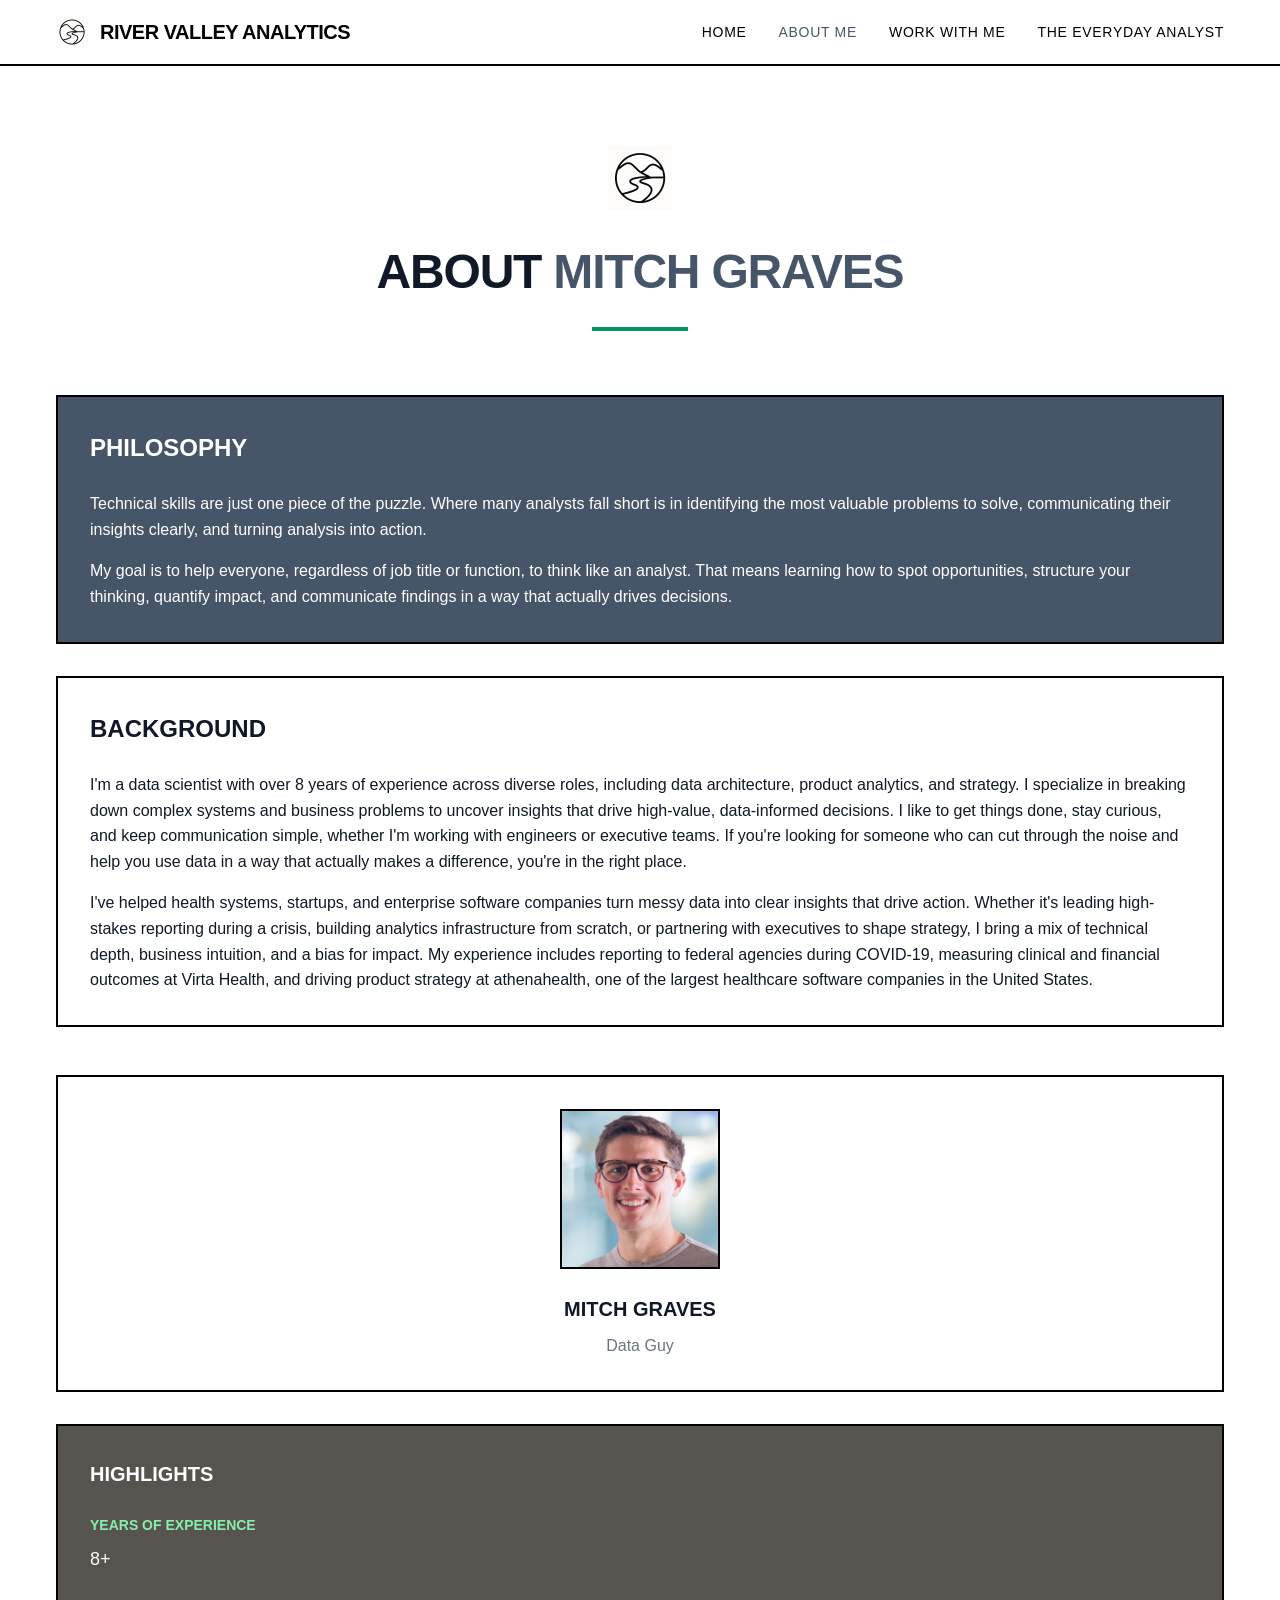
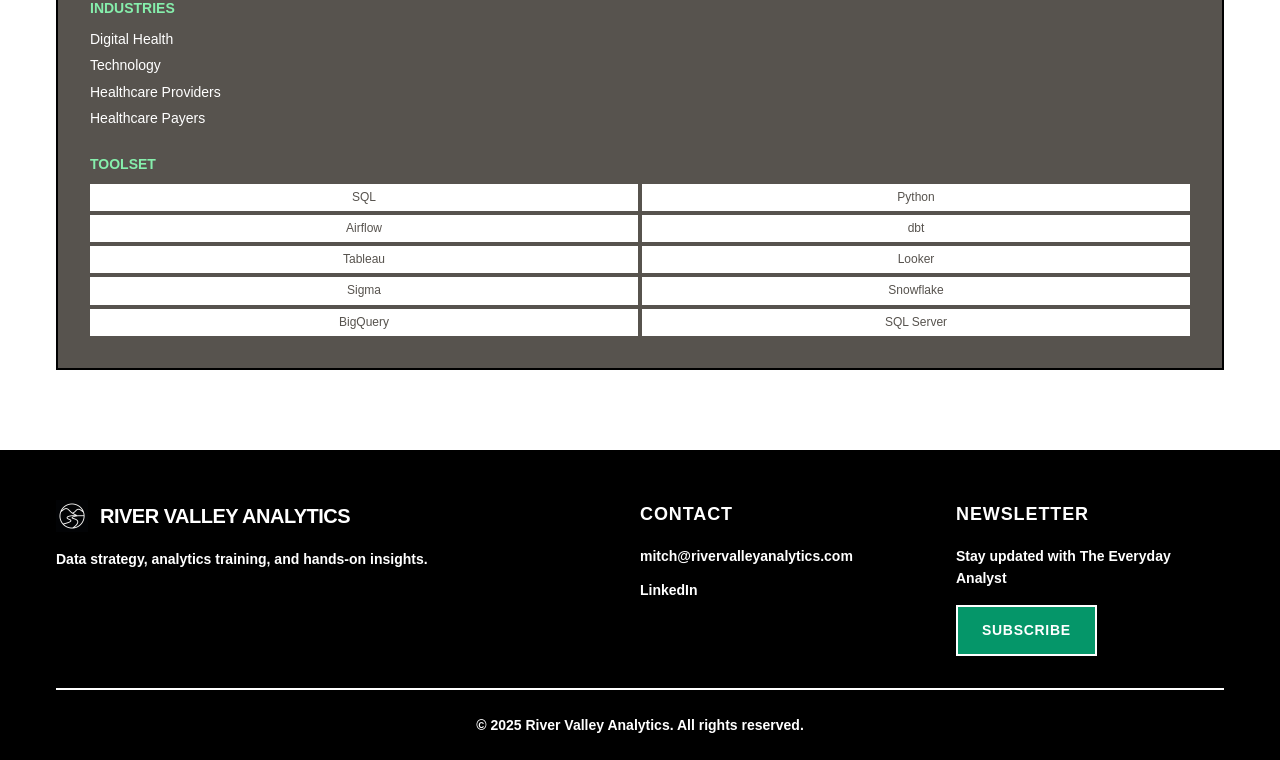
==== about.html @ a7c8295b "creating new site" ====
<!DOCTYPE html>
<html lang="en">
<head>
    <meta charset="UTF-8">
    <meta name="viewport" content="width=device-width, initial-scale=1.0">
    <title>About Mitch Graves | River Valley Analytics</title>
    <meta name="description" content="Learn about Mitch Graves, data scientist with 8+ years of experience in analytics strategy and training.">
    <link rel="stylesheet" href="styles.css">
</head>
<body>
    <!-- Navigation -->
    <nav class="nav">
        <div class="nav-container">
            <div class="nav-content">
                <a href="index.html" class="nav-brand">
                    <img src="public/images/river-valley-logo.png" alt="River Valley Analytics Logo" class="nav-logo">
                    <span class="nav-title">River Valley Analytics</span>
                </a>
                
                <div class="nav-links">
                    <a href="index.html" class="nav-link">Home</a>
                    <a href="about.html" class="nav-link active">About Me</a>
                    <a href="work-with-me.html" class="nav-link">Work With Me</a>
                    <a href="the-everyday-analyst.html" class="nav-link">The Everyday Analyst</a>
                </div>
            </div>
        </div>
    </nav>

    <!-- Main Content -->
    <main class="page-content">
        <div class="container">
            <div class="page-header">
                <div class="page-logo">
                    <img src="public/images/river-valley-logo.png" alt="River Valley Analytics Logo" class="page-logo-img">
                </div>
                <h1 class="page-title">
                    About <span class="page-title-accent">Mitch Graves</span>
                </h1>
                <div class="page-divider"></div>
            </div>
            
            <div class="about-grid">
                <div class="about-content">
                    <div class="content-card content-card-primary">
                        <h2 class="content-card-title">Philosophy</h2>
                        <div class="content-card-text">
                            <p>
                                Technical skills are just one piece of the puzzle. Where many analysts fall short is in identifying
                                the most valuable problems to solve, communicating their insights clearly, and turning analysis into
                                action.
                            </p>
                            <p>
                                My goal is to help everyone, regardless of job title or function, to think like an analyst. That means
                                learning how to spot opportunities, structure your thinking, quantify impact, and communicate findings
                                in a way that actually drives decisions.
                            </p>
                        </div>
                    </div>
                    
                    <div class="content-card">
                        <h2 class="content-card-title">Background</h2>
                        <div class="content-card-text">
                            <p>
                                I'm a data scientist with over 8 years of experience across diverse roles, including data
                                architecture, product analytics, and strategy. I specialize in breaking down complex systems and
                                business problems to uncover insights that drive high-value, data-informed decisions. I like to get
                                things done, stay curious, and keep communication simple, whether I'm working with engineers or
                                executive teams. If you're looking for someone who can cut through the noise and help you use data in
                                a way that actually makes a difference, you're in the right place.
                            </p>
                            <p>
                                I've helped health systems, startups, and enterprise software companies turn messy data into clear
                                insights that drive action. Whether it's leading high-stakes reporting during a crisis, building
                                analytics infrastructure from scratch, or partnering with executives to shape strategy, I bring a mix
                                of technical depth, business intuition, and a bias for impact. My experience includes reporting to
                                federal agencies during COVID-19, measuring clinical and financial outcomes at Virta Health, and
                                driving product strategy at athenahealth, one of the largest healthcare software companies in the
                                United States.
                            </p>
                        </div>
                    </div>
                </div>
                
                <div class="about-sidebar">
                    <div class="profile-card">
                        <div class="profile-image">
                            <img src="public/images/mitch-headshot.jpeg" alt="Mitch Graves - Analytics Leader" class="profile-img">
                        </div>
                        <h3 class="profile-name">Mitch Graves</h3>
                        <p class="profile-title">Data Guy</p>
                    </div>
                    
                    <div class="highlights-card">
                        <h3 class="highlights-title">Highlights</h3>
                        <div class="highlights-content">
                            <div class="highlight-item">
                                <h4 class="highlight-label">Years of Experience</h4>
                                <p class="highlight-value">8+</p>
                            </div>
                            
                            <div class="highlight-item">
                                <h4 class="highlight-label">Industries</h4>
                                <div class="highlight-list">
                                    <p class="highlight-list-item">Digital Health</p>
                                    <p class="highlight-list-item">Technology</p>
                                    <p class="highlight-list-item">Healthcare Providers</p>
                                    <p class="highlight-list-item">Healthcare Payers</p>
                                </div>
                            </div>
                            
                            <div class="highlight-item">
                                <h4 class="highlight-label">Toolset</h4>
                                <div class="toolset-grid">
                                    <span class="tool-tag">SQL</span>
                                    <span class="tool-tag">Python</span>
                                    <span class="tool-tag">Airflow</span>
                                    <span class="tool-tag">dbt</span>
                                    <span class="tool-tag">Tableau</span>
                                    <span class="tool-tag">Looker</span>
                                    <span class="tool-tag">Sigma</span>
                                    <span class="tool-tag">Snowflake</span>
                                    <span class="tool-tag">BigQuery</span>
                                    <span class="tool-tag">SQL Server</span>
                                </div>
                            </div>
                        </div>
                    </div>
                </div>
            </div>
        </div>
    </main>

    <!-- Footer -->
    <footer class="footer">
        <div class="container">
            <div class="footer-grid">
                <div class="footer-brand">
                    <div class="footer-logo">
                        <img src="public/images/river-valley-logo.png" alt="River Valley Analytics Logo" class="footer-logo-img">
                        <h3 class="footer-brand-title">River Valley Analytics</h3>
                    </div>
                    <p class="footer-brand-text">Data strategy, analytics training, and hands-on insights.</p>
                </div>
                
                <div class="footer-contact">
                    <h4 class="footer-section-title">Contact</h4>
                    <div class="footer-links">
                        <a href="mailto:mitch@rivervalleyanalytics.com" class="footer-link">
                            <span>mitch@rivervalleyanalytics.com</span>
                        </a>
                        <a href="https://www.linkedin.com/in/gravesmitchell/" target="_blank" rel="noopener noreferrer" class="footer-link">
                            <span>LinkedIn</span>
                        </a>
                    </div>
                </div>
                
                <div class="footer-newsletter">
                    <h4 class="footer-section-title">Newsletter</h4>
                    <p class="footer-newsletter-text">Stay updated with The Everyday Analyst</p>
                    <a href="https://theeverydayanalyst.substack.com/" target="_blank" rel="noopener noreferrer" class="btn btn-newsletter">
                        Subscribe
                    </a>
                </div>
            </div>
            
            <div class="footer-bottom">
                <p class="footer-copyright">© 2025 River Valley Analytics. All rights reserved.</p>
            </div>
        </div>
    </footer>

</body>
</html>
---- styles.css ----
/* Reset and Base Styles */
* {
  margin: 0;
  padding: 0;
  box-sizing: border-box;
}

body {
  font-family: -apple-system, BlinkMacSystemFont, "Segoe UI", Roboto, sans-serif;
  line-height: 1.6;
  color: #111827;
  background-color: #ffffff;
}

.container {
  max-width: 1200px;
  margin: 0 auto;
  padding: 0 1rem;
}

/* Navigation */
.nav {
  background: #ffffff;
  border-bottom: 2px solid #000000;
  position: sticky;
  top: 0;
  z-index: 1000;
}

.nav-container {
  max-width: 1200px;
  margin: 0 auto;
  padding: 0 1rem;
}

.nav-content {
  display: flex;
  flex-direction: column;
  gap: 1rem;
  padding: 1rem 0;
}

.nav-brand {
  display: flex;
  align-items: center;
  justify-content: center;
  gap: 0.75rem;
  text-decoration: none;
  color: #000000;
  transition: opacity 0.2s;
}

.nav-brand:hover {
  opacity: 0.8;
}

.nav-logo {
  width: 2rem;
  height: 2rem;
}

.nav-title {
  font-weight: 700;
  font-size: 1.125rem;
  text-transform: uppercase;
  letter-spacing: -0.025em;
}

.nav-links {
  display: flex;
  flex-direction: column;
  gap: 0.75rem;
  align-items: center;
}

.nav-link {
  font-weight: 500;
  text-transform: uppercase;
  letter-spacing: 0.05em;
  font-size: 0.875rem;
  text-decoration: none;
  color: #000000;
  transition: color 0.2s;
  padding: 0.5rem 1rem;
  border: 1px solid transparent;
}

.nav-link:hover,
.nav-link.active {
  color: #475569;
  border-color: #475569;
}

/* Remove mobile menu elements since we're not using them */
.mobile-menu-btn,
.mobile-menu {
  display: none;
}

/* Desktop Navigation - horizontal layout */
@media (min-width: 768px) {
  .nav-content {
    flex-direction: row;
    justify-content: space-between;
    align-items: center;
    padding: 0;
    height: 4rem;
  }

  .nav-brand {
    justify-content: flex-start;
  }

  .nav-title {
    font-size: 1.25rem;
  }

  .nav-links {
    flex-direction: row;
    gap: 2rem;
  }

  .nav-link {
    padding: 0;
    border: none;
  }
}

/* Tablet Navigation - slightly more compact */
@media (min-width: 480px) and (max-width: 767px) {
  .nav-links {
    flex-direction: row;
    flex-wrap: wrap;
    justify-content: center;
    gap: 1rem;
  }

  .nav-link {
    font-size: 0.8rem;
    padding: 0.4rem 0.8rem;
  }
}

/* Buttons */
.btn {
  display: inline-flex;
  align-items: center;
  justify-content: center;
  gap: 0.5rem;
  padding: 0.75rem 1.5rem;
  font-weight: 700;
  text-transform: uppercase;
  letter-spacing: 0.05em;
  font-size: 0.875rem;
  text-decoration: none;
  border: 2px solid #000000;
  transition: all 0.2s;
  cursor: pointer;
}

.btn:hover {
  transform: translate(1px, 1px);
  box-shadow: 4px 4px 0px 0px #000000;
}

.btn-primary {
  background: #059669;
  color: #ffffff;
}

.btn-primary:hover {
  background: #047857;
}

.btn-secondary {
  background: #475569;
  color: #ffffff;
}

.btn-secondary:hover {
  background: #334155;
}

.btn-tertiary {
  background: #57534e;
  color: #ffffff;
}

.btn-tertiary:hover {
  background: #44403c;
}

.btn-newsletter {
  background: #059669;
  color: #ffffff;
  border-color: #ffffff;
}

.btn-newsletter:hover {
  background: #ffffff;
  color: #000000;
  box-shadow: 4px 4px 0px 0px #ffffff;
}

.btn-cta {
  background: #059669;
  color: #ffffff;
  border-color: #ffffff;
}

.btn-cta:hover {
  box-shadow: 4px 4px 0px 0px #ffffff;
}

/* Hero Section */
.hero {
  padding: 5rem 0;
}

.hero-grid {
  display: grid;
  grid-template-columns: 1fr;
  gap: 4rem;
  align-items: center;
}

.hero-content {
  text-align: center;
}

.hero-logo {
  display: flex;
  justify-content: center;
  margin-bottom: 2rem;
}

.hero-logo-img {
  width: 5rem;
  height: 5rem;
}

.hero-title {
  font-weight: 900;
  font-size: 3rem;
  text-transform: uppercase;
  letter-spacing: -0.025em;
  line-height: 1;
  color: #475569;
  margin-bottom: 1rem;
}

.hero-title-accent {
  display: block;
  color: #475569;
}

.hero-divider {
  width: 6rem;
  height: 0.25rem;
  background: #059669;
  margin: 0 auto 2rem;
}

.hero-description {
  font-size: 1.125rem;
  font-weight: 500;
  color: #374151;
  margin-bottom: 2rem;
  max-width: 32rem;
  margin-left: auto;
  margin-right: auto;
}

.hero-buttons {
  display: flex;
  flex-direction: column;
  gap: 1rem;
}

.hero-card-container {
  position: relative;
}

.hero-decorative {
  position: absolute;
  z-index: -1;
}

.hero-decorative-1 {
  top: -2rem;
  right: -2rem;
  width: 6rem;
  height: 6rem;
  background: #57534e;
  transform: rotate(12deg);
}

.hero-decorative-2 {
  bottom: -2rem;
  left: -2rem;
  width: 5rem;
  height: 5rem;
  background: #065f46;
  transform: rotate(-12deg);
}

.hero-card {
  background: #475569;
  color: #ffffff;
  padding: 2rem;
  border: 2px solid #000000;
  text-align: center;
  position: relative;
  z-index: 10;
  transition: all 0.2s;
}

.hero-card:hover {
  transform: translate(1px, 1px);
  box-shadow: 6px 6px 0px 0px #000000;
}

.hero-card-title {
  font-weight: 700;
  font-size: 1.5rem;
  text-transform: uppercase;
  margin-bottom: 1rem;
}

.hero-card-text {
  font-weight: 500;
  font-size: 1.125rem;
}

/* Features Section */
.features {
  padding: 5rem 0;
  background: #f9fafb;
}

.features-header {
  text-align: center;
  margin-bottom: 4rem;
}

.features-title {
  font-weight: 700;
  font-size: 2.5rem;
  text-transform: uppercase;
  letter-spacing: -0.025em;
  margin-bottom: 1rem;
}

.features-divider {
  width: 4rem;
  height: 0.25rem;
  background: #57534e;
  margin: 0 auto;
}

.features-grid {
  display: grid;
  grid-template-columns: 1fr;
  gap: 2rem;
}

.feature-card {
  background: #ffffff;
  padding: 2rem;
  border: 2px solid #000000;
  transition: all 0.2s;
}

.feature-card:hover {
  transform: translate(1px, 1px);
  box-shadow: 6px 6px 0px 0px #000000;
}

.feature-icon {
  width: 3rem;
  height: 3rem;
  margin-bottom: 1.5rem;
}

.feature-icon-strategy {
  background: #059669;
}

.feature-icon-training {
  background: #475569;
}

.feature-icon-insights {
  background: #57534e;
}

.feature-title {
  font-weight: 700;
  font-size: 1.25rem;
  text-transform: uppercase;
  margin-bottom: 1rem;
}

.feature-description {
  font-weight: 500;
  color: #374151;
}

/* Page Content */
.page-content {
  padding: 5rem 0;
}

.page-header {
  text-align: center;
  margin-bottom: 4rem;
}

.page-logo {
  display: flex;
  justify-content: center;
  margin-bottom: 1.5rem;
}

.page-logo-img {
  width: 4rem;
  height: 4rem;
}

.page-title {
  font-weight: 900;
  font-size: 3rem;
  text-transform: uppercase;
  letter-spacing: -0.025em;
  margin-bottom: 1rem;
}

.page-title-accent {
  color: #475569;
}

.page-divider {
  width: 6rem;
  height: 0.25rem;
  background: #059669;
  margin: 0 auto 1.5rem;
}

.page-description {
  font-size: 1.125rem;
  font-weight: 500;
  color: #374151;
  max-width: 48rem;
  margin: 0 auto;
}

/* About Page */
.about-grid {
  display: grid;
  grid-template-columns: 1fr;
  gap: 3rem;
}

.about-content {
  display: flex;
  flex-direction: column;
  gap: 2rem;
}

.content-card {
  background: #ffffff;
  padding: 2rem;
  border: 2px solid #000000;
  transition: all 0.2s;
}

.content-card:hover {
  transform: translate(1px, 1px);
  box-shadow: 6px 6px 0px 0px #000000;
}

.content-card-primary {
  background: #475569;
  color: #ffffff;
}

.content-card-title {
  font-weight: 700;
  font-size: 1.5rem;
  text-transform: uppercase;
  margin-bottom: 1.5rem;
}

.content-card-text p {
  margin-bottom: 1rem;
}

.content-card-text p:last-child {
  margin-bottom: 0;
}

.about-sidebar {
  display: flex;
  flex-direction: column;
  gap: 2rem;
}

.profile-card {
  background: #ffffff;
  padding: 2rem;
  border: 2px solid #000000;
  text-align: center;
  transition: all 0.2s;
}

.profile-card:hover {
  transform: translate(1px, 1px);
  box-shadow: 6px 6px 0px 0px #000000;
}

.profile-image {
  width: 10rem;
  height: 10rem;
  margin: 0 auto 1.5rem;
  overflow: hidden;
  border: 2px solid #000000;
}

.profile-img {
  width: 100%;
  height: 100%;
  object-fit: cover;
}

.profile-name {
  font-weight: 700;
  font-size: 1.25rem;
  text-transform: uppercase;
  margin-bottom: 0.5rem;
}

.profile-title {
  font-weight: 500;
  color: #6b7280;
}

.highlights-card {
  background: #57534e;
  color: #ffffff;
  padding: 2rem;
  border: 2px solid #000000;
  transition: all 0.2s;
}

.highlights-card:hover {
  transform: translate(1px, 1px);
  box-shadow: 6px 6px 0px 0px #000000;
}

.highlights-title {
  font-weight: 700;
  font-size: 1.25rem;
  text-transform: uppercase;
  margin-bottom: 1.5rem;
}

.highlights-content {
  display: flex;
  flex-direction: column;
  gap: 1.5rem;
}

.highlight-item {
  display: flex;
  flex-direction: column;
  gap: 0.5rem;
}

.highlight-label {
  font-weight: 700;
  font-size: 0.875rem;
  text-transform: uppercase;
  color: #86efac;
}

.highlight-value {
  font-weight: 500;
  font-size: 1.125rem;
}

.highlight-list {
  display: flex;
  flex-direction: column;
  gap: 0.25rem;
}

.highlight-list-item {
  font-weight: 500;
  font-size: 0.875rem;
}

.toolset-grid {
  display: grid;
  grid-template-columns: 1fr 1fr;
  gap: 0.25rem;
}

.tool-tag {
  background: #ffffff;
  color: #57534e;
  padding: 0.25rem 0.5rem;
  font-weight: 500;
  font-size: 0.75rem;
  text-align: center;
}

/* Services Grid */
.services-grid {
  display: grid;
  grid-template-columns: 1fr;
  gap: 3rem;
  margin-bottom: 4rem;
}

.service-section {
  display: flex;
  flex-direction: column;
  gap: 2rem;
}

.service-card {
  padding: 2rem;
  border: 2px solid #000000;
  transition: all 0.2s;
}

.service-card:hover {
  transform: translate(1px, 1px);
  box-shadow: 6px 6px 0px 0px #000000;
}

.service-card-primary {
  background: #475569;
  color: #ffffff;
}

.service-card-secondary {
  background: #059669;
  color: #ffffff;
}

.service-card-title {
  font-weight: 700;
  font-size: 1.5rem;
  text-transform: uppercase;
  margin-bottom: 1.5rem;
}

.service-list {
  display: flex;
  flex-direction: column;
  gap: 1.5rem;
}

.service-item-title {
  font-weight: 700;
  font-size: 1.125rem;
  text-transform: uppercase;
  margin-bottom: 0.5rem;
}

.service-item-tagline {
  font-weight: 500;
  font-size: 0.8rem;
  color: #86efac;
  margin-bottom: 0.5rem;
}

.service-item-description {
  font-size: 0.875rem;
}

.engagement-card {
  background: #57534e;
  color: #ffffff;
  padding: 2rem;
  border: 2px solid #000000;
  transition: all 0.2s;
}

.engagement-card:hover {
  transform: translate(1px, 1px);
  box-shadow: 6px 6px 0px 0px #000000;
}

.engagement-title {
  font-weight: 700;
  font-size: 1.25rem;
  text-transform: uppercase;
  margin-bottom: 1rem;
}

.engagement-steps {
  display: flex;
  flex-direction: column;
  gap: 0.75rem;
}

.engagement-step {
  display: flex;
  align-items: center;
  gap: 0.75rem;
}

.engagement-step-number {
  width: 2rem;
  height: 2rem;
  background: #ffffff;
  color: #57534e;
  font-weight: 700;
  font-size: 0.875rem;
  display: flex;
  align-items: center;
  justify-content: center;
}

.engagement-step-text {
  font-weight: 500;
}

/* CTA Section */
.cta-section {
  margin-top: 4rem;
}

.cta-card {
  background: #000000;
  color: #ffffff;
  padding: 2rem;
  text-align: center;
  border: 2px solid #000000;
}

.cta-title {
  font-weight: 700;
  font-size: 1.875rem;
  text-transform: uppercase;
  margin-bottom: 1rem;
}

.cta-description {
  font-size: 1.125rem;
  font-weight: 500;
  margin-bottom: 2rem;
  max-width: 32rem;
  margin-left: auto;
  margin-right: auto;
}

.cta-note {
  font-weight: 500;
  color: #d1d5db;
  margin-top: 1.5rem;
}

.btn-icon {
  font-size: 1.25rem;
}

/* The Everyday Analyst Page */
.analyst-page {
  padding: 5rem 0;
  background: #f9fafb;
}

.analyst-header {
  text-align: center;
  margin-bottom: 4rem;
}

.analyst-title {
  font-weight: 900;
  font-size: 2.5rem;
  text-transform: uppercase;
  letter-spacing: -0.025em;
  margin-bottom: 1rem;
}

.analyst-title-accent {
  color: #059669;
}

.analyst-title-secondary {
  color: #374151;
}

.analyst-divider {
  width: 4rem;
  height: 0.25rem;
  background: #374151;
  margin: 0 auto 1.5rem;
}

.analyst-description {
  font-size: 1.125rem;
  font-weight: 500;
  color: #6b7280;
  max-width: 32rem;
  margin: 0 auto;
  line-height: 1.6;
}

.analyst-grid {
  display: grid;
  grid-template-columns: 1fr;
  gap: 2rem;
  margin-bottom: 4rem;
}

.analyst-section {
  padding: 2rem;
  border-radius: 0;
}

.analyst-newsletter {
  background: #475569;
  color: #ffffff;
}

.analyst-training {
  background: #57534e;
  color: #ffffff;
}

.analyst-section-header {
  display: flex;
  align-items: center;
  gap: 0.75rem;
  margin-bottom: 1.5rem;
}

.analyst-icon {
  font-size: 1.5rem;
}

.analyst-section-title {
  font-weight: 700;
  font-size: 1.25rem;
  text-transform: uppercase;
  letter-spacing: 0.05em;
}

.analyst-section-description {
  margin-bottom: 1.5rem;
  line-height: 1.6;
}

.analyst-features {
  display: flex;
  flex-direction: column;
  gap: 0.75rem;
  margin-bottom: 1.5rem;
}

.analyst-feature {
  display: flex;
  align-items: flex-start;
  gap: 0.75rem;
}

.analyst-feature-dot {
  width: 0.5rem;
  height: 0.5rem;
  background: #6ee7b7;
  border-radius: 50%;
  margin-top: 0.5rem;
  flex-shrink: 0;
}

.analyst-feature-text {
  font-size: 0.875rem;
}

.analyst-perfect-for {
  margin-bottom: 2rem;
}

.analyst-perfect-for-title {
  font-weight: 700;
  font-size: 0.875rem;
  text-transform: uppercase;
  letter-spacing: 0.05em;
  margin-bottom: 1rem;
}

.analyst-perfect-for-grid {
  display: grid;
  grid-template-columns: 1fr 1fr;
  gap: 0.5rem;
}

.analyst-perfect-for-item {
  background: #ffffff;
  color: #475569;
  padding: 0.75rem;
  font-weight: 500;
  font-size: 0.875rem;
  text-align: center;
}

.btn-newsletter-cta {
  background: #059669;
  color: #ffffff;
  border: none;
  text-transform: uppercase;
  letter-spacing: 0.05em;
  font-weight: 700;
  padding: 0.75rem 1.5rem;
  transition: background-color 0.2s;
}

.btn-newsletter-cta:hover {
  background: #047857;
  transform: none;
  box-shadow: none;
}

.analyst-course-title {
  font-weight: 700;
  font-size: 1.125rem;
  text-transform: uppercase;
  margin-bottom: 1rem;
}

.analyst-learn-box {
  background: #ffffff;
  color: #57534e;
  padding: 1rem;
  margin-bottom: 1rem;
}

.analyst-learn-title {
  font-weight: 700;
  font-size: 0.875rem;
  text-transform: uppercase;
  letter-spacing: 0.05em;
  margin-bottom: 0.75rem;
}

.analyst-learn-list {
  list-style: none;
  display: flex;
  flex-direction: column;
  gap: 0.5rem;
}

.analyst-learn-list li {
  font-size: 0.875rem;
}

.analyst-join-box {
  background: #059669;
  color: #ffffff;
  padding: 1rem;
}

.analyst-join-title {
  font-weight: 700;
  font-size: 0.875rem;
  text-transform: uppercase;
  letter-spacing: 0.05em;
  margin-bottom: 0.75rem;
}

.analyst-join-text {
  font-size: 0.875rem;
  line-height: 1.6;
}

.analyst-cta {
  margin-top: 4rem;
}

.analyst-cta-content {
  background: #000000;
  color: #ffffff;
  padding: 2rem;
  text-align: center;
}

.analyst-cta-title {
  font-weight: 700;
  font-size: 1.5rem;
  text-transform: uppercase;
  margin-bottom: 1rem;
}

.analyst-cta-description {
  font-size: 1.125rem;
  margin-bottom: 1.5rem;
  max-width: 32rem;
  margin-left: auto;
  margin-right: auto;
}

.analyst-cta-buttons {
  display: flex;
  flex-direction: column;
  gap: 1rem;
  align-items: center;
}

.btn-cta-primary {
  background: #059669;
  color: #ffffff;
  border: 2px solid #ffffff;
  text-transform: uppercase;
  letter-spacing: 0.05em;
  font-weight: 700;
  padding: 0.75rem 1.5rem;
  transition: background-color 0.2s;
}

.btn-cta-primary:hover {
  background: #047857;
}

/* Footer */
.footer {
  background: #000000;
  color: #ffffff;
  border-top: 2px solid #000000;
  padding: 3rem 0 1.5rem;
}

.footer-grid {
  display: grid;
  grid-template-columns: 1fr;
  gap: 2rem;
}

.footer-brand {
  text-align: center;
}

.footer-logo {
  display: flex;
  align-items: center;
  justify-content: center;
  gap: 0.75rem;
  margin-bottom: 1rem;
}

.footer-logo-img {
  width: 2rem;
  height: 2rem;
  filter: invert(1);
}

.footer-brand-title {
  font-weight: 900;
  font-size: 1.25rem;
  text-transform: uppercase;
  letter-spacing: -0.025em;
  margin: 0;
}

.footer-brand-text {
  font-weight: 700;
  font-size: 0.875rem;
  margin: 0;
}

.footer-contact,
.footer-newsletter {
  text-align: center;
}

.footer-section-title {
  font-weight: 900;
  font-size: 1.125rem;
  text-transform: uppercase;
  letter-spacing: 0.05em;
  margin-bottom: 1rem;
}

.footer-links {
  display: flex;
  flex-direction: column;
  gap: 0.75rem;
  align-items: center;
}

.footer-link {
  display: flex;
  align-items: center;
  gap: 0.5rem;
  font-weight: 700;
  font-size: 0.875rem;
  color: #ffffff;
  text-decoration: none;
  transition: color 0.2s;
}

.footer-link:hover {
  color: #059669;
}

.footer-icon {
  font-size: 1rem;
  width: 1.25rem;
  text-align: center;
}

.footer-newsletter-text {
  font-weight: 700;
  font-size: 0.875rem;
  margin-bottom: 1rem;
}

.footer-bottom {
  border-top: 2px solid #ffffff;
  margin-top: 2rem;
  padding-top: 1.5rem;
  text-align: center;
}

.footer-copyright {
  font-weight: 700;
  font-size: 0.875rem;
  margin: 0;
}

/* Desktop Footer Layout */
@media (min-width: 768px) {
  .footer-grid {
    grid-template-columns: 2fr 1fr 1fr;
    gap: 3rem;
    text-align: left;
  }

  .footer-brand,
  .footer-contact,
  .footer-newsletter {
    text-align: left;
  }

  .footer-logo {
    justify-content: flex-start;
  }

  .footer-links {
    align-items: flex-start;
  }
}
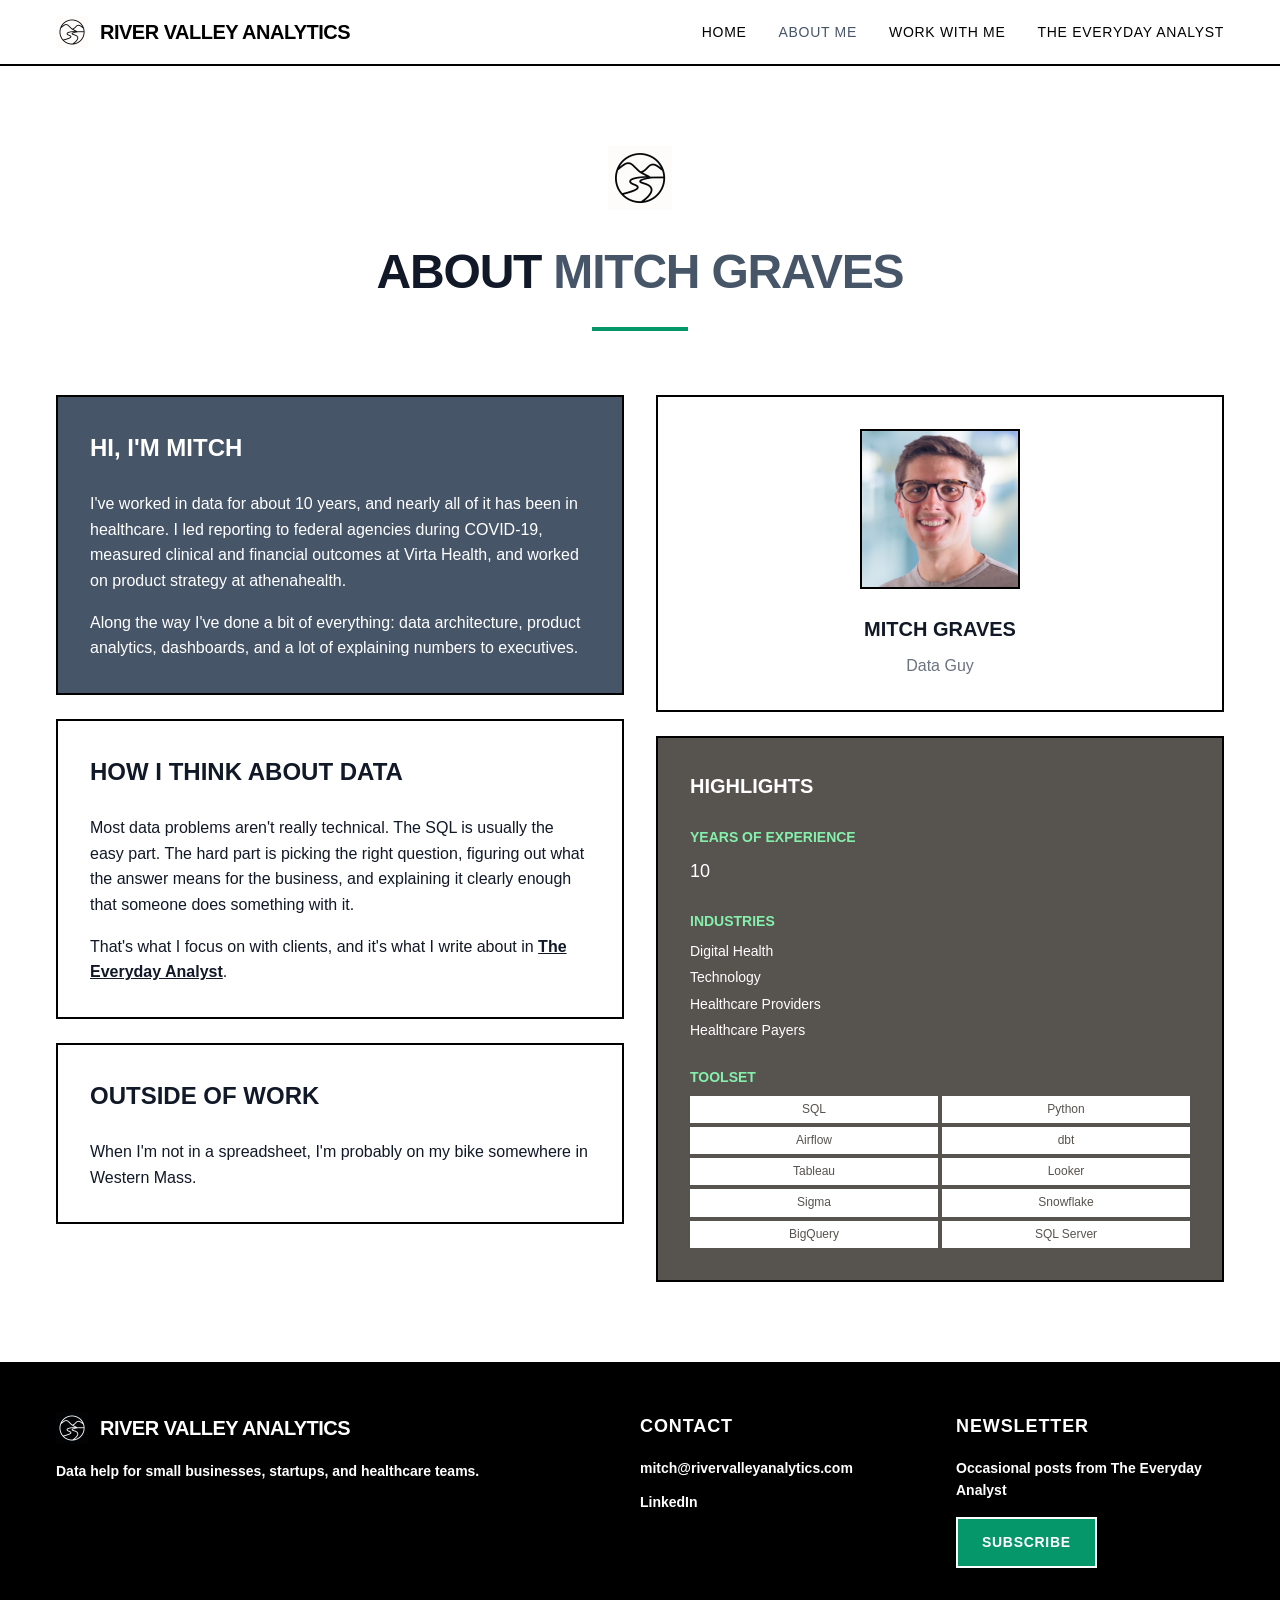
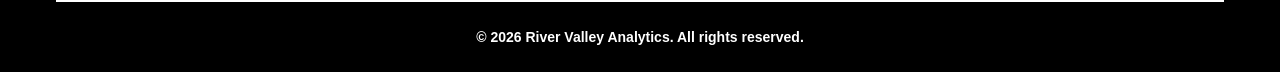
==== commit 99e56a14: "Rewrite site copy in Mitch's voice and clarify offerings - Reorganize services around who's hiring: " ====
--- a/about.html
+++ b/about.html
@@ -4,7 +4,7 @@
     <meta charset="UTF-8">
     <meta name="viewport" content="width=device-width, initial-scale=1.0">
     <title>About Mitch Graves | River Valley Analytics</title>
-    <meta name="description" content="Learn about Mitch Graves, data scientist with 8+ years of experience in analytics strategy and training.">
+    <meta name="description" content="Mitch Graves has 10 years of experience in data, mostly in healthcare, including COVID-19 federal reporting, outcomes measurement at Virta Health, and product strategy at athenahealth.">
     <link rel="stylesheet" href="styles.css">
 </head>
 <body>
@@ -16,7 +16,7 @@
                     <img src="public/images/river-valley-logo.png" alt="River Valley Analytics Logo" class="nav-logo">
                     <span class="nav-title">River Valley Analytics</span>
                 </a>
-                
+
                 <div class="nav-links">
                     <a href="index.html" class="nav-link">Home</a>
                     <a href="about.html" class="nav-link active">About Me</a>
@@ -39,66 +39,66 @@
                 </h1>
                 <div class="page-divider"></div>
             </div>
-            
+
             <div class="about-grid">
-                <div class="about-content">
+                <div class="about-column">
                     <div class="content-card content-card-primary">
-                        <h2 class="content-card-title">Philosophy</h2>
+                        <h2 class="content-card-title">Hi, I'm Mitch</h2>
                         <div class="content-card-text">
                             <p>
-                                Technical skills are just one piece of the puzzle. Where many analysts fall short is in identifying
-                                the most valuable problems to solve, communicating their insights clearly, and turning analysis into
-                                action.
+                                I've worked in data for about 10 years, and nearly all of it has been in healthcare. I led
+                                reporting to federal agencies during COVID-19, measured clinical and financial outcomes at Virta
+                                Health, and worked on product strategy at athenahealth.
                             </p>
                             <p>
-                                My goal is to help everyone, regardless of job title or function, to think like an analyst. That means
-                                learning how to spot opportunities, structure your thinking, quantify impact, and communicate findings
-                                in a way that actually drives decisions.
+                                Along the way I've done a bit of everything: data architecture, product analytics, dashboards, and
+                                a lot of explaining numbers to executives.
                             </p>
                         </div>
                     </div>
-                    
+
                     <div class="content-card">
-                        <h2 class="content-card-title">Background</h2>
+                        <h2 class="content-card-title">How I Think About Data</h2>
                         <div class="content-card-text">
                             <p>
-                                I'm a data scientist with over 8 years of experience across diverse roles, including data
-                                architecture, product analytics, and strategy. I specialize in breaking down complex systems and
-                                business problems to uncover insights that drive high-value, data-informed decisions. I like to get
-                                things done, stay curious, and keep communication simple, whether I'm working with engineers or
-                                executive teams. If you're looking for someone who can cut through the noise and help you use data in
-                                a way that actually makes a difference, you're in the right place.
+                                Most data problems aren't really technical. The SQL is usually the easy part. The hard part is
+                                picking the right question, figuring out what the answer means for the business, and explaining it
+                                clearly enough that someone does something with it.
                             </p>
                             <p>
-                                I've helped health systems, startups, and enterprise software companies turn messy data into clear
-                                insights that drive action. Whether it's leading high-stakes reporting during a crisis, building
-                                analytics infrastructure from scratch, or partnering with executives to shape strategy, I bring a mix
-                                of technical depth, business intuition, and a bias for impact. My experience includes reporting to
-                                federal agencies during COVID-19, measuring clinical and financial outcomes at Virta Health, and
-                                driving product strategy at athenahealth, one of the largest healthcare software companies in the
-                                United States.
+                                That's what I focus on with clients, and it's what I write about in
+                                <a href="the-everyday-analyst.html">The Everyday Analyst</a>.
+                            </p>
+                        </div>
+                    </div>
+
+                    <div class="content-card">
+                        <h2 class="content-card-title">Outside of Work</h2>
+                        <div class="content-card-text">
+                            <p>
+                                When I'm not in a spreadsheet, I'm probably on my bike somewhere in Western Mass.
                             </p>
                         </div>
                     </div>
                 </div>
-                
-                <div class="about-sidebar">
+
+                <div class="about-column">
                     <div class="profile-card">
                         <div class="profile-image">
-                            <img src="public/images/mitch-headshot.jpeg" alt="Mitch Graves - Analytics Leader" class="profile-img">
+                            <img src="public/images/mitch-headshot.jpeg" alt="Mitch Graves" class="profile-img">
                         </div>
                         <h3 class="profile-name">Mitch Graves</h3>
                         <p class="profile-title">Data Guy</p>
                     </div>
-                    
+
                     <div class="highlights-card">
                         <h3 class="highlights-title">Highlights</h3>
                         <div class="highlights-content">
                             <div class="highlight-item">
                                 <h4 class="highlight-label">Years of Experience</h4>
-                                <p class="highlight-value">8+</p>
+                                <p class="highlight-value">10</p>
                             </div>
-                            
+
                             <div class="highlight-item">
                                 <h4 class="highlight-label">Industries</h4>
                                 <div class="highlight-list">
@@ -108,7 +108,7 @@
                                     <p class="highlight-list-item">Healthcare Payers</p>
                                 </div>
                             </div>
-                            
+
                             <div class="highlight-item">
                                 <h4 class="highlight-label">Toolset</h4>
                                 <div class="toolset-grid">
@@ -140,9 +140,9 @@
                         <img src="public/images/river-valley-logo.png" alt="River Valley Analytics Logo" class="footer-logo-img">
                         <h3 class="footer-brand-title">River Valley Analytics</h3>
                     </div>
-                    <p class="footer-brand-text">Data strategy, analytics training, and hands-on insights.</p>
+                    <p class="footer-brand-text">Data help for small businesses, startups, and healthcare teams.</p>
                 </div>
-                
+
                 <div class="footer-contact">
                     <h4 class="footer-section-title">Contact</h4>
                     <div class="footer-links">
@@ -154,18 +154,18 @@
                         </a>
                     </div>
                 </div>
-                
+
                 <div class="footer-newsletter">
                     <h4 class="footer-section-title">Newsletter</h4>
-                    <p class="footer-newsletter-text">Stay updated with The Everyday Analyst</p>
+                    <p class="footer-newsletter-text">Occasional posts from The Everyday Analyst</p>
                     <a href="https://theeverydayanalyst.substack.com/" target="_blank" rel="noopener noreferrer" class="btn btn-newsletter">
                         Subscribe
                     </a>
                 </div>
             </div>
-            
+
             <div class="footer-bottom">
-                <p class="footer-copyright">© 2025 River Valley Analytics. All rights reserved.</p>
+                <p class="footer-copyright">© 2026 River Valley Analytics. All rights reserved.</p>
             </div>
         </div>
     </footer>
--- a/styles.css
+++ b/styles.css
@@ -457,8 +457,14 @@
 /* About Page */
 .about-grid {
   display: grid;
-  grid-template-columns: 1fr;
-  gap: 3rem;
+  grid-template-columns: 1fr 1fr;
+  gap: 2rem;
+}
+
+.about-column {
+  display: flex;
+  flex-direction: column;
+  gap: 1.5rem;
 }
 
 .about-content {
@@ -497,6 +503,12 @@
 
 .content-card-text p:last-child {
   margin-bottom: 0;
+}
+
+.content-card-text a {
+  color: inherit;
+  font-weight: 600;
+  text-decoration: underline;
 }
 
 .about-sidebar {
@@ -617,9 +629,43 @@
 /* Services Grid */
 .services-grid {
   display: grid;
-  grid-template-columns: 1fr;
-  gap: 3rem;
-  margin-bottom: 4rem;
+  grid-template-columns: 1fr 1fr;
+  gap: 2rem;
+  margin-top: 2rem;
+}
+
+.services-column {
+  display: flex;
+  flex-direction: column;
+  gap: 1.5rem;
+}
+
+/* Responsive design for smaller screens */
+@media (max-width: 768px) {
+  .services-grid {
+    grid-template-columns: 1fr; /* Single column layout */
+    gap: 1.5rem;
+  }
+
+  .services-column {
+    gap: 1rem; /* Reduce spacing between items */
+  }
+
+  .engagement-card {
+    margin-top: 1.5rem; /* Add spacing for better readability */
+  }
+
+  .cta-section {
+    margin-top: 2rem;
+  }
+}
+
+/* Services Grid */
+.services-grid {
+  display: grid;
+  grid-template-columns: 1fr 1fr;
+  gap: 2rem;
+  margin-top: 2rem;
 }
 
 .service-section {
@@ -680,12 +726,31 @@
   font-size: 0.875rem;
 }
 
+.service-card-tertiary {
+  background: #374151;
+  color: #ffffff;
+}
+
+.service-card-lead {
+  font-style: italic;
+  line-height: 1.6;
+  margin-bottom: 1.5rem;
+}
+
+.service-card-note {
+  font-weight: 600;
+  font-size: 0.875rem;
+  color: #86efac;
+  margin-top: 1.5rem;
+}
+
 .engagement-card {
   background: #57534e;
   color: #ffffff;
   padding: 2rem;
   border: 2px solid #000000;
   transition: all 0.2s;
+  margin-top: 2rem;
 }
 
 .engagement-card:hover {
@@ -812,9 +877,9 @@
 
 .analyst-grid {
   display: grid;
-  grid-template-columns: 1fr;
+  grid-template-columns: 1fr 1fr;
   gap: 2rem;
-  margin-bottom: 4rem;
+  margin-top: 2rem;
 }
 
 .analyst-section {
@@ -925,6 +990,55 @@
   box-shadow: none;
 }
 
+.analyst-embed {
+  display: block;
+  width: 100%;
+  height: 320px;
+  background: #ffffff;
+  border: none;
+  margin-bottom: 1.5rem;
+}
+
+.analyst-posts {
+  display: flex;
+  flex-direction: column;
+  gap: 1rem;
+}
+
+.analyst-post {
+  display: block;
+  background: #ffffff;
+  color: #57534e;
+  padding: 1rem;
+  text-decoration: none;
+  border: 2px solid transparent;
+  transition: all 0.2s;
+}
+
+.analyst-post:hover {
+  border-color: #000000;
+  box-shadow: 4px 4px 0px 0px #000000;
+}
+
+.analyst-post-title {
+  font-weight: 700;
+  font-size: 1rem;
+  margin-bottom: 0.5rem;
+  color: #111827;
+}
+
+.analyst-post-text {
+  font-size: 0.875rem;
+  line-height: 1.5;
+}
+
+@media (max-width: 768px) {
+  .analyst-grid,
+  .about-grid {
+    grid-template-columns: 1fr;
+  }
+}
+
 .analyst-course-title {
   font-weight: 700;
   font-size: 1.125rem;
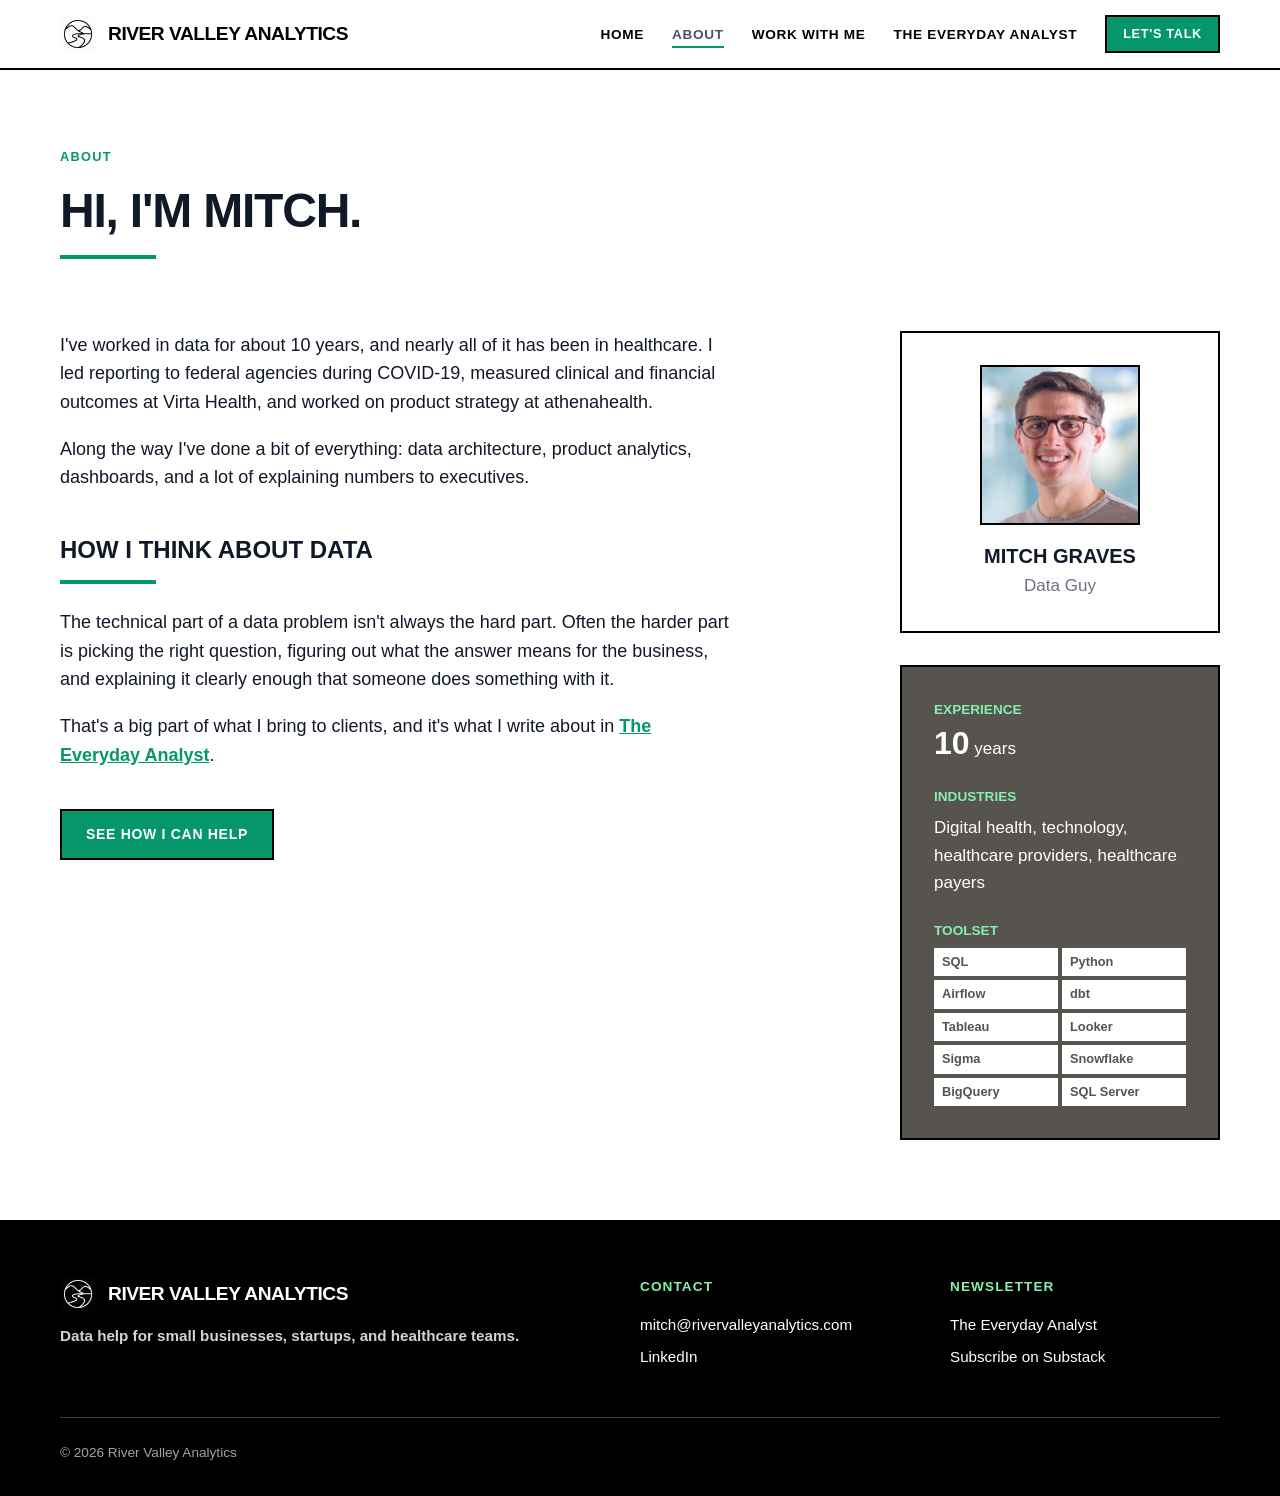
==== commit 5f1d63b7: "Redesign site layout while keeping the original visual style - Replace styles.css with site.css: CSS" ====
--- a/about.html
+++ b/about.html
@@ -5,170 +5,133 @@
     <meta name="viewport" content="width=device-width, initial-scale=1.0">
     <title>About Mitch Graves | River Valley Analytics</title>
     <meta name="description" content="Mitch Graves has 10 years of experience in data, mostly in healthcare, including COVID-19 federal reporting, outcomes measurement at Virta Health, and product strategy at athenahealth.">
-    <link rel="stylesheet" href="styles.css">
+    <meta property="og:title" content="About Mitch Graves | River Valley Analytics">
+    <meta property="og:description" content="10 years in data, mostly in healthcare.">
+    <meta property="og:image" content="https://rivervalleyanalytics.com/public/images/river-valley-logo.png">
+    <meta property="og:url" content="https://rivervalleyanalytics.com/about.html">
+    <meta property="og:type" content="website">
+    <link rel="icon" type="image/png" href="public/images/river-valley-logo.png">
+    <link rel="stylesheet" href="site.css?v=1">
 </head>
 <body>
-    <!-- Navigation -->
-    <nav class="nav">
-        <div class="nav-container">
-            <div class="nav-content">
-                <a href="index.html" class="nav-brand">
-                    <img src="public/images/river-valley-logo.png" alt="River Valley Analytics Logo" class="nav-logo">
-                    <span class="nav-title">River Valley Analytics</span>
-                </a>
-
-                <div class="nav-links">
-                    <a href="index.html" class="nav-link">Home</a>
-                    <a href="about.html" class="nav-link active">About Me</a>
-                    <a href="work-with-me.html" class="nav-link">Work With Me</a>
-                    <a href="the-everyday-analyst.html" class="nav-link">The Everyday Analyst</a>
-                </div>
-            </div>
+    <nav class="site-nav">
+        <div class="container site-nav-inner">
+            <a href="index.html" class="brand">
+                <img src="public/images/river-valley-logo.png" alt="" class="logo">
+                <span>River Valley Analytics</span>
+            </a>
+            <button class="nav-toggle" aria-expanded="false" aria-controls="nav-links">Menu</button>
+            <ul class="nav-links" id="nav-links">
+                <li><a href="index.html">Home</a></li>
+                <li><a href="about.html" aria-current="page">About</a></li>
+                <li><a href="work-with-me.html">Work With Me</a></li>
+                <li><a href="the-everyday-analyst.html">The Everyday Analyst</a></li>
+                <li><a href="mailto:mitch@rivervalleyanalytics.com?subject=Let's talk" class="btn btn-sm">Let's talk</a></li>
+            </ul>
         </div>
     </nav>
 
-    <!-- Main Content -->
-    <main class="page-content">
-        <div class="container">
-            <div class="page-header">
-                <div class="page-logo">
-                    <img src="public/images/river-valley-logo.png" alt="River Valley Analytics Logo" class="page-logo-img">
-                </div>
-                <h1 class="page-title">
-                    About <span class="page-title-accent">Mitch Graves</span>
-                </h1>
-                <div class="page-divider"></div>
+    <main>
+        <header class="page-hero">
+            <div class="container">
+                <span class="eyebrow">About</span>
+                <h1>Hi, I'm Mitch.</h1>
+                <div class="divider"></div>
+            </div>
+        </header>
+
+        <div class="container about-layout">
+            <div class="prose">
+                <p>
+                    I've worked in data for about 10 years, and nearly all of it has been in healthcare. I led reporting to
+                    federal agencies during COVID-19, measured clinical and financial outcomes at Virta Health, and worked
+                    on product strategy at athenahealth.
+                </p>
+                <p>
+                    Along the way I've done a bit of everything: data architecture, product analytics, dashboards, and a
+                    lot of explaining numbers to executives.
+                </p>
+
+                <h2>How I think about data</h2>
+                <div class="divider"></div>
+                <p>
+                    The technical part of a data problem isn't always the hard part. Often the harder part is picking the
+                    right question, figuring out what the answer means for the business, and explaining it clearly enough
+                    that someone does something with it.
+                </p>
+                <p>
+                    That's a big part of what I bring to clients, and it's what I write about in
+                    <a href="the-everyday-analyst.html">The Everyday Analyst</a>.
+                </p>
+
+                <p style="margin-top: 2.5rem;">
+                    <a href="work-with-me.html" class="btn">See how I can help</a>
+                </p>
             </div>
 
-            <div class="about-grid">
-                <div class="about-column">
-                    <div class="content-card content-card-primary">
-                        <h2 class="content-card-title">Hi, I'm Mitch</h2>
-                        <div class="content-card-text">
-                            <p>
-                                I've worked in data for about 10 years, and nearly all of it has been in healthcare. I led
-                                reporting to federal agencies during COVID-19, measured clinical and financial outcomes at Virta
-                                Health, and worked on product strategy at athenahealth.
-                            </p>
-                            <p>
-                                Along the way I've done a bit of everything: data architecture, product analytics, dashboards, and
-                                a lot of explaining numbers to executives.
-                            </p>
-                        </div>
-                    </div>
-
-                    <div class="content-card">
-                        <h2 class="content-card-title">How I Think About Data</h2>
-                        <div class="content-card-text">
-                            <p>
-                                Most data problems aren't really technical. The SQL is usually the easy part. The hard part is
-                                picking the right question, figuring out what the answer means for the business, and explaining it
-                                clearly enough that someone does something with it.
-                            </p>
-                            <p>
-                                That's what I focus on with clients, and it's what I write about in
-                                <a href="the-everyday-analyst.html">The Everyday Analyst</a>.
-                            </p>
-                        </div>
-                    </div>
-
-                    <div class="content-card">
-                        <h2 class="content-card-title">Outside of Work</h2>
-                        <div class="content-card-text">
-                            <p>
-                                When I'm not in a spreadsheet, I'm probably on my bike somewhere in Western Mass.
-                            </p>
-                        </div>
-                    </div>
+            <aside class="about-sidebar">
+                <div class="card profile">
+                    <img src="public/images/mitch-headshot.jpeg" alt="Mitch Graves">
+                    <h3>Mitch Graves</h3>
+                    <p>Data Guy</p>
                 </div>
 
-                <div class="about-column">
-                    <div class="profile-card">
-                        <div class="profile-image">
-                            <img src="public/images/mitch-headshot.jpeg" alt="Mitch Graves" class="profile-img">
-                        </div>
-                        <h3 class="profile-name">Mitch Graves</h3>
-                        <p class="profile-title">Data Guy</p>
-                    </div>
+                <div class="card card-stone">
+                    <dl class="facts">
+                        <dt>Experience</dt>
+                        <dd><span class="big">10</span> years</dd>
 
-                    <div class="highlights-card">
-                        <h3 class="highlights-title">Highlights</h3>
-                        <div class="highlights-content">
-                            <div class="highlight-item">
-                                <h4 class="highlight-label">Years of Experience</h4>
-                                <p class="highlight-value">10</p>
-                            </div>
+                        <dt>Industries</dt>
+                        <dd>Digital health, technology, healthcare providers, healthcare payers</dd>
 
-                            <div class="highlight-item">
-                                <h4 class="highlight-label">Industries</h4>
-                                <div class="highlight-list">
-                                    <p class="highlight-list-item">Digital Health</p>
-                                    <p class="highlight-list-item">Technology</p>
-                                    <p class="highlight-list-item">Healthcare Providers</p>
-                                    <p class="highlight-list-item">Healthcare Payers</p>
-                                </div>
-                            </div>
-
-                            <div class="highlight-item">
-                                <h4 class="highlight-label">Toolset</h4>
-                                <div class="toolset-grid">
-                                    <span class="tool-tag">SQL</span>
-                                    <span class="tool-tag">Python</span>
-                                    <span class="tool-tag">Airflow</span>
-                                    <span class="tool-tag">dbt</span>
-                                    <span class="tool-tag">Tableau</span>
-                                    <span class="tool-tag">Looker</span>
-                                    <span class="tool-tag">Sigma</span>
-                                    <span class="tool-tag">Snowflake</span>
-                                    <span class="tool-tag">BigQuery</span>
-                                    <span class="tool-tag">SQL Server</span>
-                                </div>
-                            </div>
-                        </div>
-                    </div>
+                        <dt>Toolset</dt>
+                        <dd class="chips">
+                            <span>SQL</span>
+                            <span>Python</span>
+                            <span>Airflow</span>
+                            <span>dbt</span>
+                            <span>Tableau</span>
+                            <span>Looker</span>
+                            <span>Sigma</span>
+                            <span>Snowflake</span>
+                            <span>BigQuery</span>
+                            <span>SQL Server</span>
+                        </dd>
+                    </dl>
                 </div>
-            </div>
+            </aside>
         </div>
     </main>
 
-    <!-- Footer -->
-    <footer class="footer">
+    <footer class="site-footer">
         <div class="container">
             <div class="footer-grid">
-                <div class="footer-brand">
-                    <div class="footer-logo">
-                        <img src="public/images/river-valley-logo.png" alt="River Valley Analytics Logo" class="footer-logo-img">
-                        <h3 class="footer-brand-title">River Valley Analytics</h3>
+                <div>
+                    <div class="footer-brand">
+                        <img src="public/images/river-valley-logo.png" alt="" class="logo-light">
+                        <span>River Valley Analytics</span>
                     </div>
-                    <p class="footer-brand-text">Data help for small businesses, startups, and healthcare teams.</p>
+                    <p>Data help for small businesses, startups, and healthcare teams.</p>
                 </div>
-
-                <div class="footer-contact">
-                    <h4 class="footer-section-title">Contact</h4>
-                    <div class="footer-links">
-                        <a href="mailto:mitch@rivervalleyanalytics.com" class="footer-link">
-                            <span>mitch@rivervalleyanalytics.com</span>
-                        </a>
-                        <a href="https://www.linkedin.com/in/gravesmitchell/" target="_blank" rel="noopener noreferrer" class="footer-link">
-                            <span>LinkedIn</span>
-                        </a>
-                    </div>
+                <div>
+                    <h4>Contact</h4>
+                    <ul>
+                        <li><a href="mailto:mitch@rivervalleyanalytics.com">mitch@rivervalleyanalytics.com</a></li>
+                        <li><a href="https://www.linkedin.com/in/gravesmitchell/" target="_blank" rel="noopener noreferrer">LinkedIn</a></li>
+                    </ul>
                 </div>
-
-                <div class="footer-newsletter">
-                    <h4 class="footer-section-title">Newsletter</h4>
-                    <p class="footer-newsletter-text">Occasional posts from The Everyday Analyst</p>
-                    <a href="https://theeverydayanalyst.substack.com/" target="_blank" rel="noopener noreferrer" class="btn btn-newsletter">
-                        Subscribe
-                    </a>
+                <div>
+                    <h4>Newsletter</h4>
+                    <ul>
+                        <li><a href="the-everyday-analyst.html">The Everyday Analyst</a></li>
+                        <li><a href="https://theeverydayanalyst.substack.com/" target="_blank" rel="noopener noreferrer">Subscribe on Substack</a></li>
+                    </ul>
                 </div>
             </div>
-
-            <div class="footer-bottom">
-                <p class="footer-copyright">© 2026 River Valley Analytics. All rights reserved.</p>
-            </div>
+            <div class="footer-bottom">© 2026 River Valley Analytics</div>
         </div>
     </footer>
 
+    <script src="site.js"></script>
 </body>
 </html>
--- a/site.css
+++ b/site.css
@@ -0,0 +1,928 @@
+/* ==========================================================================
+   River Valley Analytics
+   Earth tones, bold uppercase headings, square edges, hard shadows.
+   ========================================================================== */
+
+:root {
+  /* Palette */
+  --white: #ffffff;
+  --mist: #f9fafb;
+  --black: #000000;
+  --ink: #111827;
+  --ink-soft: #374151;
+  --gray: #6b7280;
+  --slate: #475569;
+  --slate-dark: #334155;
+  --stone: #57534e;
+  --stone-dark: #44403c;
+  --green: #059669;
+  --green-dark: #047857;
+  --forest: #065f46;
+  --mint: #86efac;
+  --highlight: #f3dfa2;
+
+  --font: -apple-system, BlinkMacSystemFont, "Segoe UI", Roboto, Helvetica, Arial, sans-serif;
+
+  --border: 2px solid var(--black);
+  --shadow: 6px 6px 0 var(--black);
+
+  --container: 1200px;
+  --gutter: 1.25rem;
+}
+
+/* Reset ------------------------------------------------------------------ */
+*,
+*::before,
+*::after {
+  box-sizing: border-box;
+  margin: 0;
+  padding: 0;
+}
+
+html {
+  scroll-behavior: smooth;
+}
+
+body {
+  font-family: var(--font);
+  font-size: 1.0625rem;
+  line-height: 1.6;
+  color: var(--ink);
+  background: var(--white);
+}
+
+img {
+  max-width: 100%;
+  display: block;
+}
+
+a {
+  color: var(--green);
+}
+
+h1,
+h2,
+h3 {
+  font-weight: 700;
+  line-height: 1.15;
+  text-transform: uppercase;
+}
+
+.container {
+  max-width: var(--container);
+  margin: 0 auto;
+  padding: 0 var(--gutter);
+}
+
+/* The logo PNG has an off-white background; multiply hides it on light surfaces */
+.logo {
+  mix-blend-mode: multiply;
+}
+
+.logo-light {
+  filter: invert(1);
+  mix-blend-mode: screen;
+}
+
+/* Small pieces ------------------------------------------------------------ */
+.hl {
+  background: linear-gradient(transparent 58%, var(--highlight) 58%, var(--highlight) 92%, transparent 92%);
+  padding: 0 0.1em;
+}
+
+.eyebrow {
+  display: inline-block;
+  font-size: 0.8rem;
+  font-weight: 700;
+  letter-spacing: 0.1em;
+  text-transform: uppercase;
+  color: var(--green);
+  margin-bottom: 1rem;
+}
+
+.divider {
+  width: 6rem;
+  height: 0.25rem;
+  background: var(--green);
+  margin: 1rem 0 1.5rem;
+}
+
+.center .divider {
+  margin-left: auto;
+  margin-right: auto;
+}
+
+.tag {
+  display: inline-block;
+  font-size: 0.75rem;
+  font-weight: 700;
+  letter-spacing: 0.08em;
+  text-transform: uppercase;
+  color: var(--gray);
+  margin-bottom: 0.5rem;
+}
+
+.icon {
+  width: 3rem;
+  height: 3rem;
+  margin-bottom: 1.5rem;
+  border: var(--border);
+}
+
+.icon-green {
+  background: var(--green);
+}
+
+.icon-slate {
+  background: var(--slate);
+}
+
+.icon-stone {
+  background: var(--stone);
+}
+
+.link-arrow {
+  font-weight: 700;
+  font-size: 0.875rem;
+  letter-spacing: 0.05em;
+  text-transform: uppercase;
+  text-decoration: none;
+  color: var(--green);
+}
+
+.link-arrow::after {
+  content: " →";
+  transition: margin-left 0.15s;
+}
+
+.link-arrow:hover::after,
+a.card:hover .link-arrow::after {
+  margin-left: 0.2rem;
+}
+
+/* Buttons ----------------------------------------------------------------- */
+.btn {
+  display: inline-flex;
+  align-items: center;
+  justify-content: center;
+  gap: 0.5rem;
+  font-family: var(--font);
+  font-size: 0.875rem;
+  font-weight: 700;
+  letter-spacing: 0.05em;
+  text-transform: uppercase;
+  text-decoration: none;
+  color: var(--white);
+  background: var(--green);
+  border: var(--border);
+  padding: 0.75rem 1.5rem;
+  transition: all 0.2s;
+  cursor: pointer;
+}
+
+.btn:hover {
+  background: var(--green-dark);
+  transform: translate(1px, 1px);
+  box-shadow: 4px 4px 0 var(--black);
+}
+
+.btn-ghost {
+  color: var(--black);
+  background: var(--white);
+}
+
+.btn-ghost:hover {
+  background: var(--mist);
+}
+
+/* For dark backgrounds */
+.btn-light {
+  border-color: var(--white);
+}
+
+.btn-light:hover {
+  box-shadow: 4px 4px 0 var(--white);
+}
+
+.btn-sm {
+  font-size: 0.8rem;
+  padding: 0.45rem 1rem;
+}
+
+/* Navigation -------------------------------------------------------------- */
+.site-nav {
+  position: sticky;
+  top: 0;
+  z-index: 100;
+  background: var(--white);
+  border-bottom: var(--border);
+}
+
+.site-nav-inner {
+  display: flex;
+  align-items: center;
+  justify-content: space-between;
+  gap: 1rem;
+  height: 4.25rem;
+}
+
+.brand {
+  display: flex;
+  align-items: center;
+  gap: 0.75rem;
+  text-decoration: none;
+  color: var(--black);
+}
+
+.brand img {
+  width: 2.25rem;
+  height: 2.25rem;
+}
+
+.brand span {
+  font-weight: 800;
+  font-size: 1.2rem;
+  letter-spacing: -0.025em;
+  text-transform: uppercase;
+}
+
+.nav-links {
+  display: flex;
+  align-items: center;
+  gap: 1.75rem;
+  list-style: none;
+}
+
+.nav-links a:not(.btn) {
+  font-weight: 600;
+  font-size: 0.85rem;
+  letter-spacing: 0.05em;
+  text-transform: uppercase;
+  text-decoration: none;
+  color: var(--black);
+  padding: 0.25rem 0;
+  border-bottom: 2px solid transparent;
+  transition: color 0.2s, border-color 0.2s;
+}
+
+.nav-links a:not(.btn):hover {
+  color: var(--slate);
+}
+
+.nav-links a[aria-current="page"] {
+  color: var(--slate);
+  border-bottom-color: var(--green);
+}
+
+.nav-toggle {
+  display: none;
+  background: var(--white);
+  border: var(--border);
+  padding: 0.35rem 0.75rem;
+  font-family: var(--font);
+  font-weight: 700;
+  font-size: 0.8rem;
+  letter-spacing: 0.05em;
+  text-transform: uppercase;
+  color: var(--black);
+  cursor: pointer;
+}
+
+@media (max-width: 860px) {
+  .nav-toggle {
+    display: block;
+  }
+
+  .nav-links {
+    display: none;
+    position: absolute;
+    top: 100%;
+    left: 0;
+    right: 0;
+    flex-direction: column;
+    align-items: stretch;
+    gap: 0;
+    background: var(--white);
+    border-bottom: var(--border);
+    padding: 0.5rem var(--gutter) 1.25rem;
+  }
+
+  .site-nav.is-open .nav-links {
+    display: flex;
+  }
+
+  .nav-links a:not(.btn) {
+    display: block;
+    padding: 0.85rem 0;
+    border-bottom: 1px solid #e5e7eb;
+  }
+
+  .nav-links a[aria-current="page"] {
+    border-bottom-color: #e5e7eb;
+  }
+
+  .nav-links .btn {
+    margin-top: 1rem;
+    width: 100%;
+  }
+}
+
+/* Sections ---------------------------------------------------------------- */
+.section {
+  padding: 5rem 0;
+}
+
+.section-alt {
+  background: var(--mist);
+}
+
+.section-header {
+  max-width: 42rem;
+  margin-bottom: 3rem;
+}
+
+.section-header.center {
+  text-align: center;
+  margin-left: auto;
+  margin-right: auto;
+}
+
+.section-header h2 {
+  font-size: clamp(1.9rem, 4vw, 2.5rem);
+  letter-spacing: -0.025em;
+}
+
+.section-header p {
+  color: var(--ink-soft);
+  font-size: 1.125rem;
+  font-weight: 500;
+}
+
+/* Cards ------------------------------------------------------------------- */
+.card {
+  background: var(--white);
+  border: var(--border);
+  padding: 2rem;
+  transition: all 0.2s;
+}
+
+.card:hover {
+  transform: translate(1px, 1px);
+  box-shadow: var(--shadow);
+}
+
+a.card {
+  display: block;
+  text-decoration: none;
+  color: inherit;
+}
+
+.card h3 {
+  font-size: 1.25rem;
+  margin-bottom: 0.75rem;
+}
+
+.card p {
+  font-weight: 500;
+  color: var(--ink-soft);
+}
+
+.card .link-arrow {
+  display: inline-block;
+  margin-top: 1.25rem;
+}
+
+/* Filled color cards */
+.card-slate,
+.card-stone,
+.card-green {
+  color: var(--white);
+}
+
+.card-slate {
+  background: var(--slate);
+}
+
+.card-stone {
+  background: var(--stone);
+}
+
+.card-green {
+  background: var(--green);
+}
+
+.card-slate p,
+.card-stone p,
+.card-green p {
+  color: var(--white);
+}
+
+.grid-3 {
+  display: grid;
+  grid-template-columns: repeat(3, 1fr);
+  gap: 2rem;
+}
+
+@media (max-width: 900px) {
+  .grid-3 {
+    grid-template-columns: 1fr;
+  }
+}
+
+/* Home: hero -------------------------------------------------------------- */
+.hero {
+  padding: 5.5rem 0 5rem;
+}
+
+.hero-grid {
+  display: grid;
+  grid-template-columns: 1.25fr 1fr;
+  gap: 5rem;
+  align-items: center;
+}
+
+.hero h1 {
+  font-size: clamp(2.3rem, 5vw, 3.5rem);
+  font-weight: 900;
+  letter-spacing: -0.025em;
+  line-height: 1.05;
+  margin-bottom: 1.5rem;
+}
+
+.hero-lead {
+  font-size: 1.2rem;
+  font-weight: 500;
+  color: var(--ink-soft);
+  max-width: 34rem;
+  margin-bottom: 2.25rem;
+}
+
+.hero-actions {
+  display: flex;
+  flex-wrap: wrap;
+  gap: 1rem;
+}
+
+.hero-card-wrap {
+  position: relative;
+  margin: 2rem;
+}
+
+/* Rotated squares from the original design */
+.hero-card-wrap::before,
+.hero-card-wrap::after {
+  content: "";
+  position: absolute;
+  z-index: 0;
+}
+
+.hero-card-wrap::before {
+  top: -2rem;
+  right: -2rem;
+  width: 6rem;
+  height: 6rem;
+  background: var(--stone);
+  transform: rotate(12deg);
+}
+
+.hero-card-wrap::after {
+  bottom: -2rem;
+  left: -2rem;
+  width: 5rem;
+  height: 5rem;
+  background: var(--forest);
+  transform: rotate(-12deg);
+}
+
+.hero-card {
+  position: relative;
+  z-index: 1;
+  padding: 2.25rem;
+}
+
+.hero-card img {
+  width: 4.5rem;
+  height: 4.5rem;
+  margin-bottom: 1.25rem;
+}
+
+.hero-card h2 {
+  font-size: 1.6rem;
+  margin-bottom: 0.75rem;
+}
+
+.hero-card p {
+  font-size: 1.1rem;
+}
+
+.hero-card .link-arrow {
+  color: var(--mint);
+}
+
+@media (max-width: 900px) {
+  .hero {
+    padding: 3.5rem 0;
+  }
+
+  .hero-grid {
+    grid-template-columns: 1fr;
+    gap: 2.5rem;
+  }
+
+  .hero-card-wrap {
+    margin: 1.5rem 1rem;
+  }
+}
+
+/* Post cards -------------------------------------------------------------- */
+.post-kicker {
+  display: block;
+  font-size: 0.75rem;
+  font-weight: 700;
+  letter-spacing: 0.08em;
+  text-transform: uppercase;
+  color: var(--green);
+  margin-bottom: 0.6rem;
+}
+
+/* Call-to-action band ----------------------------------------------------- */
+.cta-band {
+  background: var(--black);
+  color: var(--white);
+  padding: 4.5rem 0;
+  text-align: center;
+}
+
+.cta-band h2 {
+  font-size: clamp(1.75rem, 4vw, 2.25rem);
+  letter-spacing: -0.025em;
+  margin-bottom: 1rem;
+}
+
+.cta-band p {
+  font-size: 1.125rem;
+  font-weight: 500;
+  max-width: 36rem;
+  margin: 0 auto 2rem;
+}
+
+.cta-note {
+  margin-top: 1.5rem !important;
+  margin-bottom: 0 !important;
+  font-size: 0.95rem !important;
+  color: #d1d5db;
+}
+
+/* Footer ------------------------------------------------------------------ */
+.site-footer {
+  background: var(--black);
+  color: var(--white);
+  padding: 3.5rem 0 2rem;
+  font-size: 0.95rem;
+}
+
+.footer-grid {
+  display: grid;
+  grid-template-columns: 2fr 1fr 1fr;
+  gap: 2.5rem;
+}
+
+.footer-brand {
+  display: flex;
+  align-items: center;
+  gap: 0.75rem;
+  margin-bottom: 0.75rem;
+}
+
+.footer-brand img {
+  width: 2.25rem;
+  height: 2.25rem;
+}
+
+.footer-brand span {
+  font-weight: 900;
+  font-size: 1.2rem;
+  letter-spacing: -0.025em;
+  text-transform: uppercase;
+}
+
+.site-footer p {
+  font-weight: 600;
+  color: #d1d5db;
+}
+
+.site-footer h4 {
+  font-size: 0.85rem;
+  font-weight: 900;
+  letter-spacing: 0.08em;
+  text-transform: uppercase;
+  color: var(--mint);
+  margin-bottom: 0.9rem;
+}
+
+.site-footer ul {
+  list-style: none;
+  display: flex;
+  flex-direction: column;
+  gap: 0.5rem;
+}
+
+.site-footer a {
+  color: var(--white);
+  text-decoration: none;
+}
+
+.site-footer a:hover {
+  text-decoration: underline;
+}
+
+.footer-bottom {
+  margin-top: 3rem;
+  padding-top: 1.5rem;
+  border-top: 1px solid #374151;
+  font-size: 0.85rem;
+  color: #9ca3af;
+}
+
+@media (max-width: 760px) {
+  .footer-grid {
+    grid-template-columns: 1fr;
+    gap: 2rem;
+  }
+}
+
+/* Inner page header ------------------------------------------------------- */
+.page-hero {
+  padding: 4.5rem 0 3rem;
+}
+
+.page-hero h1 {
+  font-size: clamp(2.4rem, 5vw, 3rem);
+  font-weight: 900;
+  letter-spacing: -0.025em;
+}
+
+.page-hero p {
+  font-size: 1.15rem;
+  font-weight: 500;
+  color: var(--ink-soft);
+  max-width: 42rem;
+}
+
+/* About ------------------------------------------------------------------- */
+.about-layout {
+  display: grid;
+  grid-template-columns: minmax(0, 1fr) 320px;
+  gap: 4rem;
+  align-items: start;
+  padding-bottom: 5rem;
+}
+
+.prose {
+  max-width: 42rem;
+  font-size: 1.125rem;
+}
+
+.prose h2 {
+  font-size: 1.5rem;
+  margin-top: 2.75rem;
+}
+
+.prose p {
+  margin-bottom: 1.1rem;
+}
+
+.prose a {
+  font-weight: 600;
+}
+
+.about-sidebar {
+  display: flex;
+  flex-direction: column;
+  gap: 2rem;
+}
+
+.profile {
+  text-align: center;
+}
+
+.profile img {
+  width: 10rem;
+  height: 10rem;
+  object-fit: cover;
+  border: var(--border);
+  margin: 0 auto 1.25rem;
+}
+
+.profile h3 {
+  margin-bottom: 0.25rem;
+}
+
+.profile p {
+  color: var(--gray);
+}
+
+.facts dt {
+  font-size: 0.85rem;
+  font-weight: 700;
+  text-transform: uppercase;
+  color: var(--mint);
+  margin-bottom: 0.4rem;
+}
+
+.facts dd {
+  font-weight: 500;
+  margin-bottom: 1.5rem;
+}
+
+.facts dd:last-child {
+  margin-bottom: 0;
+}
+
+.facts .big {
+  font-weight: 900;
+  font-size: 2rem;
+  line-height: 1;
+}
+
+.chips {
+  display: grid;
+  grid-template-columns: 1fr 1fr;
+  gap: 0.25rem;
+}
+
+.chips span {
+  background: var(--white);
+  color: var(--stone);
+  font-size: 0.8rem;
+  font-weight: 600;
+  padding: 0.25rem 0.5rem;
+}
+
+@media (max-width: 900px) {
+  .about-layout {
+    grid-template-columns: 1fr;
+    gap: 3rem;
+  }
+
+  .about-sidebar {
+    max-width: 26rem;
+  }
+}
+
+/* Work With Me ------------------------------------------------------------ */
+.service-picker {
+  padding-bottom: 4rem;
+}
+
+.link-down::after {
+  content: " ↓";
+}
+
+.service {
+  scroll-margin-top: 5rem;
+}
+
+.service-grid {
+  display: grid;
+  grid-template-columns: minmax(0, 1fr) minmax(0, 1.4fr);
+  gap: 3.5rem;
+  align-items: start;
+}
+
+.service-intro h2 {
+  font-size: clamp(1.75rem, 3.5vw, 2.25rem);
+  letter-spacing: -0.025em;
+}
+
+.service-intro p {
+  font-size: 1.125rem;
+  font-weight: 500;
+  color: var(--ink-soft);
+}
+
+.service-note {
+  margin-top: 1.25rem;
+  font-weight: 700 !important;
+  color: var(--green) !important;
+}
+
+.service-items {
+  padding: 0.75rem 2rem;
+}
+
+.service-item {
+  padding: 1.25rem 0;
+}
+
+.service-item + .service-item {
+  border-top: 1px solid rgba(255, 255, 255, 0.25);
+}
+
+.service-item h3 {
+  font-size: 1.1rem;
+  margin-bottom: 0.4rem;
+}
+
+.steps {
+  display: grid;
+  grid-template-columns: repeat(4, 1fr);
+  gap: 1.5rem;
+  list-style: none;
+  counter-reset: step;
+}
+
+.step {
+  counter-increment: step;
+}
+
+.step::before {
+  content: counter(step);
+  display: flex;
+  align-items: center;
+  justify-content: center;
+  width: 2.5rem;
+  height: 2.5rem;
+  font-weight: 900;
+  color: var(--white);
+  background: var(--stone);
+  border: var(--border);
+  margin-bottom: 1rem;
+}
+
+.step h3 {
+  font-size: 1.05rem;
+  margin-bottom: 0.4rem;
+}
+
+.step p {
+  font-weight: 500;
+  color: var(--ink-soft);
+}
+
+@media (max-width: 900px) {
+  .service-grid {
+    grid-template-columns: 1fr;
+    gap: 2rem;
+  }
+
+  .steps {
+    grid-template-columns: 1fr 1fr;
+  }
+}
+
+@media (max-width: 520px) {
+  .steps {
+    grid-template-columns: 1fr;
+  }
+}
+
+/* The Everyday Analyst ---------------------------------------------------- */
+.split {
+  display: grid;
+  grid-template-columns: minmax(0, 1fr) minmax(0, 1fr);
+  gap: 2.5rem;
+  align-items: start;
+  padding-bottom: 5rem;
+}
+
+.subscribe-card h2 {
+  font-size: 1.5rem;
+  margin-bottom: 0.75rem;
+}
+
+.subscribe-card p {
+  margin-bottom: 1.5rem;
+}
+
+.subscribe-card iframe {
+  display: block;
+  width: 100%;
+  height: 160px;
+  border: none;
+  margin-bottom: 1.25rem;
+}
+
+.subscribe-card .link-arrow {
+  color: var(--mint);
+}
+
+.post-list {
+  display: flex;
+  flex-direction: column;
+  gap: 1.25rem;
+}
+
+.post-list h2 {
+  font-size: 1.5rem;
+}
+
+.post-list .divider {
+  margin-bottom: 0.25rem;
+}
+
+@media (max-width: 900px) {
+  .split {
+    grid-template-columns: 1fr;
+  }
+}
